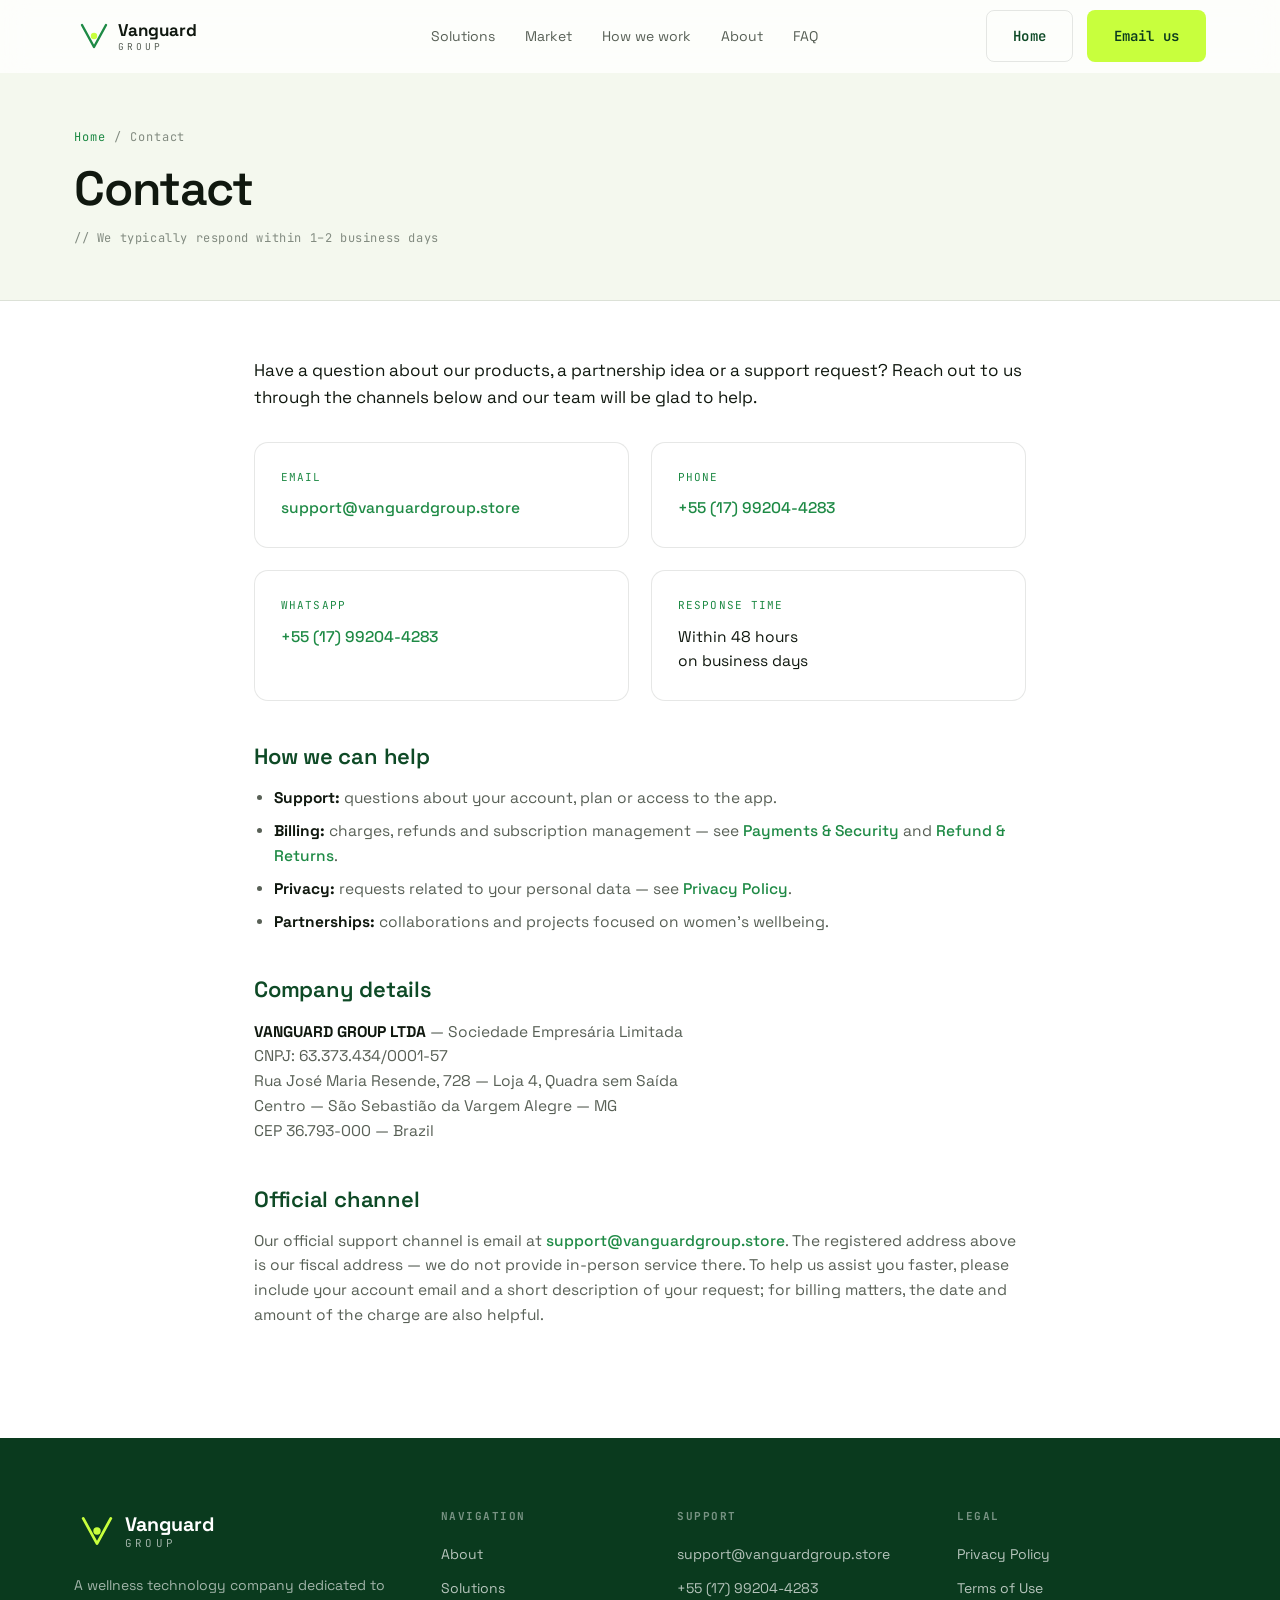
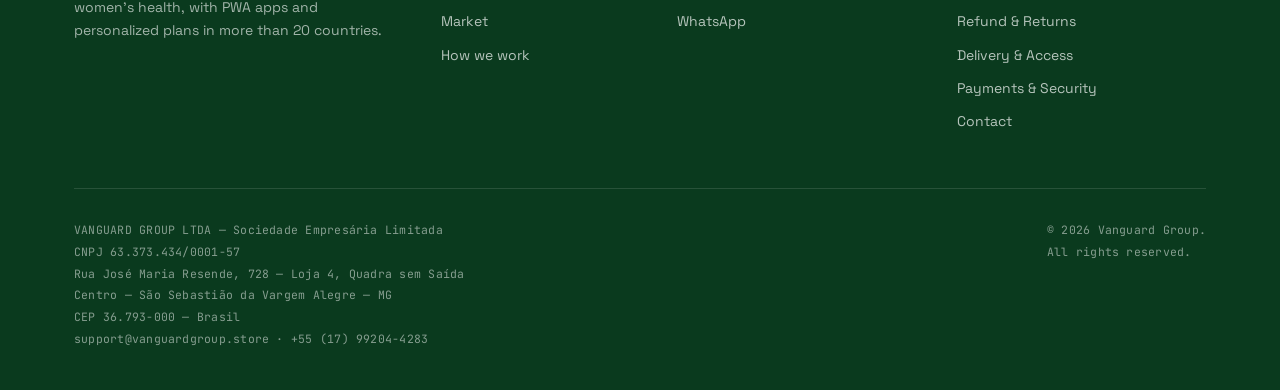
==== contact/index.html @ 605ec228 "Add Vanguard Group institutional site Static institutional website (English) with home and 6 legal p" ====
<!DOCTYPE html>
<html lang="en">
<head>
<meta charset="UTF-8">
<meta name="viewport" content="width=device-width, initial-scale=1.0">
<title>Contact — Vanguard Group</title>
<meta name="description" content="Get in touch with Vanguard Group. Support, commercial and general inquiries.">
<link rel="preconnect" href="https://fonts.googleapis.com">
<link rel="preconnect" href="https://fonts.gstatic.com" crossorigin>
<link href="https://fonts.googleapis.com/css2?family=Space+Grotesk:wght@400;500;600;700&family=JetBrains+Mono:wght@400;500;600&display=swap" rel="stylesheet">
<link rel="stylesheet" href="../styles.css">
</head>
<body id="top">

<header id="header" class="scrolled">
  <div class="wrap nav">
    <a href="../index.html" class="brand" aria-label="Vanguard Group — home">
      <svg class="logo" viewBox="0 0 188 40" role="img" aria-label="Vanguard Group">
        <g fill="none" stroke="#1E8A45" stroke-width="2.4" stroke-linecap="round" stroke-linejoin="round"><path d="M8 9 L20 31 L32 9"/><circle cx="20" cy="20" r="3.2" fill="#C8FF3D" stroke="none"/></g>
        <text x="44" y="20" font-family="Space Grotesk, sans-serif" font-size="17" font-weight="700" fill="#10180F">Vanguard</text>
        <text x="44" y="34" font-family="JetBrains Mono, monospace" font-size="9.5" letter-spacing="3" fill="#586056">GROUP</text>
      </svg>
    </a>
    <nav class="nav-links" id="navLinks" aria-label="Primary">
      <a href="../index.html#solutions">Solutions</a>
      <a href="../index.html#market">Market</a>
      <a href="../index.html#how">How we work</a>
      <a href="../index.html#about">About</a>
      <a href="../index.html#faq">FAQ</a>
    </nav>
    <div class="nav-cta">
      <a href="../index.html" class="btn btn-ghost">Home</a>
      <a href="mailto:support@vanguardgroup.store" class="btn btn-lime">Email us</a>
      <button class="burger" id="burger" aria-label="Open menu" aria-expanded="false"><span></span><span></span><span></span></button>
    </div>
  </div>
</header>

<section class="page-hero">
  <div class="wrap">
    <p class="crumb"><a href="../index.html">Home</a> / Contact</p>
    <h1>Contact</h1>
    <span class="updated">// We typically respond within 1–2 business days</span>
  </div>
</section>

<section class="legal">
  <div class="wrap legal-wrap">
    <p class="lead">Have a question about our products, a partnership idea or a support request? Reach out to us through the channels below and our team will be glad to help.</p>

    <div class="contact-grid">
      <div class="contact-card">
        <span class="ck">Email</span>
        <p><a href="mailto:support@vanguardgroup.store">support@vanguardgroup.store</a></p>
      </div>
      <div class="contact-card">
        <span class="ck">Phone</span>
        <p><a href="tel:+5517992044283">+55 (17) 99204-4283</a></p>
      </div>
      <div class="contact-card">
        <span class="ck">WhatsApp</span>
        <p><a href="https://wa.me/5517992044283" target="_blank" rel="noopener">+55 (17) 99204-4283</a></p>
      </div>
      <div class="contact-card">
        <span class="ck">Response time</span>
        <p>Within 48 hours<br>on business days</p>
      </div>
    </div>

    <h2>How we can help</h2>
    <ul>
      <li><strong>Support:</strong> questions about your account, plan or access to the app.</li>
      <li><strong>Billing:</strong> charges, refunds and subscription management — see <a href="../payments-and-security/">Payments &amp; Security</a> and <a href="../refund-and-returns/">Refund &amp; Returns</a>.</li>
      <li><strong>Privacy:</strong> requests related to your personal data — see <a href="../privacy-policy/">Privacy Policy</a>.</li>
      <li><strong>Partnerships:</strong> collaborations and projects focused on women's wellbeing.</li>
    </ul>

    <h2>Company details</h2>
    <p>
      <strong>VANGUARD GROUP LTDA</strong> — Sociedade Empresária Limitada<br>
      CNPJ: 63.373.434/0001-57<br>
      Rua José Maria Resende, 728 — Loja 4, Quadra sem Saída<br>
      Centro — São Sebastião da Vargem Alegre — MG<br>
      CEP 36.793-000 — Brazil
    </p>

    <h2>Official channel</h2>
    <p>Our official support channel is email at <a href="mailto:support@vanguardgroup.store">support@vanguardgroup.store</a>. The registered address above is our fiscal address — we do not provide in-person service there. To help us assist you faster, please include your account email and a short description of your request; for billing matters, the date and amount of the charge are also helpful.</p>
  </div>
</section>

<footer>
  <div class="wrap">
    <div class="foot-grid">
      <div class="foot-brand">
        <a href="../index.html" class="brand" aria-label="Vanguard Group">
          <svg class="logo" viewBox="0 0 188 40" role="img" aria-label="Vanguard Group">
            <g fill="none" stroke="#C8FF3D" stroke-width="2.4" stroke-linecap="round" stroke-linejoin="round"><path d="M8 9 L20 31 L32 9"/><circle cx="20" cy="20" r="3.2" fill="#C8FF3D" stroke="none"/></g>
            <text x="44" y="20" font-family="Space Grotesk, sans-serif" font-size="17" font-weight="700" fill="#ffffff">Vanguard</text>
            <text x="44" y="34" font-family="JetBrains Mono, monospace" font-size="9.5" letter-spacing="3" fill="rgba(255,255,255,.6)">GROUP</text>
          </svg>
        </a>
        <p>A wellness technology company dedicated to women's health, with PWA apps and personalized plans in more than 20 countries.</p>
      </div>
      <div class="foot-col">
        <h5>Navigation</h5>
        <a href="../index.html#about">About</a>
        <a href="../index.html#solutions">Solutions</a>
        <a href="../index.html#market">Market</a>
        <a href="../index.html#how">How we work</a>
      </div>
      <div class="foot-col">
        <h5>Support</h5>
        <a href="mailto:support@vanguardgroup.store">support@vanguardgroup.store</a>
        <a href="tel:+5517992044283">+55 (17) 99204-4283</a>
        <a href="https://wa.me/5517992044283" target="_blank" rel="noopener">WhatsApp</a>
      </div>
      <div class="foot-col">
        <h5>Legal</h5>
        <a href="../privacy-policy/">Privacy Policy</a>
        <a href="../terms-of-use/">Terms of Use</a>
        <a href="../refund-and-returns/">Refund &amp; Returns</a>
        <a href="../delivery-and-access/">Delivery &amp; Access</a>
        <a href="../payments-and-security/">Payments &amp; Security</a>
        <a href="../contact/">Contact</a>
      </div>
    </div>
    <div class="corp">
      <p class="mono">VANGUARD GROUP LTDA — Sociedade Empresária Limitada<br>CNPJ 63.373.434/0001-57<br>Rua José Maria Resende, 728 — Loja 4, Quadra sem Saída<br>Centro — São Sebastião da Vargem Alegre — MG<br>CEP 36.793-000 — Brasil<br>support@vanguardgroup.store · <a href="tel:+5517992044283" style="color:inherit">+55 (17) 99204-4283</a></p>
      <p class="mono">© <span id="year">2025</span> Vanguard Group.<br>All rights reserved.</p>
    </div>
  </div>
</footer>

<script src="../script.js"></script>
</body>
</html>
---- styles.css ----
:root{
  --bg:#FFFFFF;
  --bg-soft:#F4F8EE;
  --ink:#10180F;
  --muted:#586056;
  --muted-2:#828b80;
  --line:rgba(16,24,15,.10);
  --line-2:rgba(16,24,15,.06);
  --green:#1E8A45;
  --green-deep:#0E4A26;
  --green-darker:#0A3A1E;
  --lime:#C8FF3D;
  --lime-soft:#EAFBC0;
  --maxw:1180px;
}
*{margin:0;padding:0;box-sizing:border-box}
html{scroll-behavior:smooth}
body{
  background:var(--bg);color:var(--ink);
  font-family:'Space Grotesk',sans-serif;font-weight:400;line-height:1.6;
  -webkit-font-smoothing:antialiased;overflow-x:hidden;
}
a{color:inherit;text-decoration:none}
img,svg{display:block;max-width:100%}
.wrap{width:100%;max-width:var(--maxw);margin:0 auto;padding:0 24px}
.eyebrow{
  font-family:'JetBrains Mono',monospace;font-size:12px;font-weight:600;
  letter-spacing:.16em;text-transform:uppercase;color:var(--green);
  display:inline-flex;align-items:center;gap:10px;
}
.eyebrow::before{content:"";width:24px;height:1px;background:var(--green);opacity:.55}
.btn{
  display:inline-flex;align-items:center;justify-content:center;gap:8px;
  font-family:'JetBrains Mono',monospace;font-size:14px;font-weight:600;letter-spacing:.01em;
  padding:14px 26px;border-radius:8px;cursor:pointer;border:1px solid transparent;
  transition:transform .25s ease, background .25s ease, color .25s ease, border-color .25s ease;
}
.btn-primary{background:var(--green-deep);color:#fff}
.btn-primary:hover{transform:translateY(-2px);background:var(--green)}
.btn-lime{background:var(--lime);color:var(--green-darker)}
.btn-lime:hover{transform:translateY(-2px);background:#d6ff5e}
.btn-ghost{background:transparent;color:var(--green-deep);border-color:var(--line)}
.btn-ghost:hover{border-color:var(--green);color:var(--green);transform:translateY(-2px)}
:focus-visible{outline:2px solid var(--green);outline-offset:3px;border-radius:4px}

/* HEADER */
header{
  position:fixed;top:0;left:0;width:100%;z-index:100;
  background:rgba(255,255,255,.78);backdrop-filter:blur(14px);
  border-bottom:1px solid transparent;transition:border-color .3s, background .3s;
}
header.scrolled{border-bottom:1px solid var(--line);background:rgba(255,255,255,.94)}
.nav{display:flex;align-items:center;justify-content:space-between;height:72px}
.brand{display:flex;align-items:center;gap:11px}
.brand .logo{height:40px;width:auto;display:block}
.nav-links{display:flex;align-items:center;gap:30px}
.nav-links a{font-size:14px;color:var(--muted);transition:color .2s}
.nav-links a:hover{color:var(--ink)}
.nav-cta{display:flex;align-items:center;gap:14px}
.burger{display:none;flex-direction:column;gap:5px;background:none;border:0;cursor:pointer;padding:8px}
.burger span{width:22px;height:2px;background:var(--ink);transition:.3s}

/* HERO */
.hero{position:relative;padding:160px 0 90px;overflow:hidden}
.hero-grid{display:grid;grid-template-columns:1.05fr .95fr;gap:60px;align-items:center}
.hero h1{font-size:clamp(36px,5vw,62px);font-weight:600;line-height:1.06;letter-spacing:-.025em;margin:26px 0 22px}
.hero h1 .accent{color:var(--green)}
.hero p.lead{font-size:clamp(16px,2vw,19px);color:var(--muted);max-width:500px;margin-bottom:34px}
.hero-actions{display:flex;gap:14px;flex-wrap:wrap}
.hero-note{margin-top:22px;font-family:'JetBrains Mono',monospace;font-size:12px;color:var(--muted-2)}
.glow{position:absolute;width:560px;height:560px;border-radius:50%;
  background:radial-gradient(circle,rgba(200,255,61,.28),transparent 62%);
  top:-160px;right:-120px;pointer-events:none;filter:blur(10px);z-index:-1}

/* globe (hero) */
.globe-wrap{position:relative;width:100%;max-width:470px;margin:0 auto}
.globe-stage{position:relative;width:100%;aspect-ratio:1/1}
.globe-stage::before{content:"";position:absolute;inset:4%;border-radius:50%;
  background:radial-gradient(circle at 36% 30%, rgba(200,255,61,.22), rgba(30,138,69,.06) 46%, transparent 72%);
  pointer-events:none}
canvas#globe{position:relative;width:100%;height:100%;display:block}
.globe-caption{display:flex;justify-content:center;gap:24px;margin-top:14px;flex-wrap:wrap}
.globe-caption span{font-family:'JetBrains Mono',monospace;font-size:11px;letter-spacing:.1em;text-transform:uppercase;color:var(--muted);display:inline-flex;align-items:center;gap:8px}
.globe-caption span::before{content:"";width:7px;height:7px;border-radius:50%;background:var(--green)}
.globe-caption span.lime::before{background:var(--lime);box-shadow:0 0 0 4px rgba(200,255,61,.18)}

/* STATS */
.stats{background:var(--bg-soft);border-top:1px solid var(--line-2);border-bottom:1px solid var(--line-2)}
.stats-grid{display:grid;grid-template-columns:repeat(3,1fr);text-align:center}
.stat{padding:46px 20px;border-right:1px solid var(--line-2)}
.stat:last-child{border-right:0}
.stat b{display:block;font-size:clamp(28px,3.4vw,40px);font-weight:600;letter-spacing:-.02em;color:var(--green-deep)}
.stat span{font-family:'JetBrains Mono',monospace;font-size:12px;letter-spacing:.1em;text-transform:uppercase;color:var(--muted)}

/* SECTION SHELL */
section.block{padding:100px 0}
.sec-head{max-width:720px;margin-bottom:54px}
.sec-head h2{font-size:clamp(28px,3.8vw,46px);font-weight:600;letter-spacing:-.025em;line-height:1.1;margin:18px 0 14px}
.sec-head p{color:var(--muted);font-size:17px}

/* solutions */
.services{display:grid;grid-template-columns:repeat(3,1fr);gap:1px;background:var(--line-2);border:1px solid var(--line);border-radius:16px;overflow:hidden}
.svc{background:#fff;padding:36px 30px;transition:background .3s;position:relative}
.svc:hover{background:var(--bg-soft)}
.svc .num{font-family:'JetBrains Mono',monospace;font-size:11px;color:var(--green);letter-spacing:.1em}
.svc .icon{width:46px;height:46px;border:1px solid var(--line);border-radius:11px;display:grid;place-items:center;margin:18px 0 20px;background:var(--lime-soft)}
.svc .icon svg{width:22px;height:22px;stroke:var(--green-deep);fill:none;stroke-width:1.7}
.svc h3{font-size:19px;font-weight:600;margin-bottom:10px;letter-spacing:-.01em}
.svc p{color:var(--muted);font-size:14.5px}

/* market */
.market{background:var(--bg-soft)}
.market-grid{display:grid;grid-template-columns:repeat(3,1fr);gap:22px}
.mcard{background:#fff;border:1px solid var(--line);border-radius:16px;padding:34px 30px}
.mcard .tag{font-family:'JetBrains Mono',monospace;font-size:11px;color:var(--green);letter-spacing:.12em;text-transform:uppercase}
.mcard h3{font-size:20px;font-weight:600;margin:14px 0 10px;letter-spacing:-.01em}
.mcard p{color:var(--muted);font-size:15px}

/* model / steps */
.steps{display:grid;grid-template-columns:repeat(4,1fr);gap:1px;background:var(--line-2);border:1px solid var(--line);border-radius:16px;overflow:hidden}
.step{background:#fff;padding:34px 28px}
.step .sn{font-family:'JetBrains Mono',monospace;font-size:13px;font-weight:600;color:var(--green);
  display:inline-grid;place-items:center;width:38px;height:38px;border:1px solid var(--line);border-radius:10px;background:var(--lime-soft);margin-bottom:20px}
.step h3{font-size:17px;font-weight:600;margin-bottom:9px;letter-spacing:-.01em}
.step p{color:var(--muted);font-size:14px}

/* about */
.about-grid{display:grid;grid-template-columns:1fr 1fr;gap:64px;align-items:center}
.about-text h2{font-size:clamp(28px,3.8vw,44px);font-weight:600;letter-spacing:-.025em;line-height:1.12;margin:18px 0 22px}
.about-text p{color:var(--muted);font-size:16px;margin-bottom:16px}
.about-text p strong{color:var(--ink);font-weight:600}
.why-list{list-style:none;margin-top:30px;display:grid;gap:1px;background:var(--line-2);border:1px solid var(--line);border-radius:14px;overflow:hidden}
.why-list li{background:#fff;padding:20px 22px;display:flex;gap:16px;align-items:flex-start}
.why-list .k{font-family:'JetBrains Mono',monospace;font-size:11px;color:var(--green);padding-top:3px;white-space:nowrap}
.why-list b{display:block;font-size:15px;font-weight:600;margin-bottom:3px}
.why-list span.d{color:var(--muted);font-size:14px}

/* values */
.values{background:var(--bg-soft)}
.val-grid{display:grid;grid-template-columns:repeat(4,1fr);gap:22px}
.val{padding:30px 26px;border:1px solid var(--line);border-radius:14px;background:#fff;transition:border-color .3s, transform .3s}
.val:hover{border-color:rgba(30,138,69,.4);transform:translateY(-4px)}
.val .vk{font-family:'JetBrains Mono',monospace;font-size:11px;color:var(--green);letter-spacing:.1em;display:block;margin-bottom:16px}
.val h4{font-size:18px;font-weight:600;margin-bottom:9px}
.val p{color:var(--muted);font-size:14px}

/* faq */
.faq-grid{display:grid;grid-template-columns:.7fr 1.3fr;gap:60px;align-items:start}
.faq-item{border-bottom:1px solid var(--line)}
.faq-q{width:100%;background:none;border:0;color:var(--ink);cursor:pointer;text-align:left;
  display:flex;justify-content:space-between;align-items:center;gap:20px;
  padding:24px 0;font-family:'Space Grotesk',sans-serif;font-size:17px;font-weight:500}
.faq-q .plus{width:22px;height:22px;flex-shrink:0;position:relative;transition:transform .3s}
.faq-q .plus::before,.faq-q .plus::after{content:"";position:absolute;background:var(--green);transition:.3s}
.faq-q .plus::before{top:50%;left:0;width:100%;height:1.5px;transform:translateY(-50%)}
.faq-q .plus::after{left:50%;top:0;height:100%;width:1.5px;transform:translateX(-50%)}
.faq-item.open .plus{transform:rotate(135deg)}
.faq-a{max-height:0;overflow:hidden;transition:max-height .35s ease}
.faq-a p{color:var(--muted);font-size:15px;padding:0 0 24px}

/* final cta */
.final{padding:110px 0}
.final-box{position:relative;border-radius:22px;padding:70px 50px;text-align:center;overflow:hidden;
  background:linear-gradient(150deg,var(--green-deep),var(--green-darker));color:#fff}
.final-box .eyebrow{color:var(--lime)}
.final-box .eyebrow::before{background:var(--lime)}
.final-box h2{font-size:clamp(30px,4.4vw,50px);font-weight:600;letter-spacing:-.025em;line-height:1.08;margin:18px auto 18px;max-width:760px;color:#fff}
.final-box p{color:rgba(255,255,255,.82);font-size:17px;max-width:560px;margin:0 auto 34px}
.final-glow{position:absolute;width:420px;height:420px;border-radius:50%;background:radial-gradient(circle,rgba(200,255,61,.22),transparent 65%);top:-160px;left:50%;transform:translateX(-50%);pointer-events:none}

/* footer */
footer{background:var(--green-darker);color:rgba(255,255,255,.7);padding:70px 0 40px}
.foot-grid{display:grid;grid-template-columns:1.5fr .9fr 1.1fr 1.15fr;gap:42px;margin-bottom:44px}
.foot-brand .brand{margin-bottom:20px}
.foot-brand .brand .logo{height:46px}
.foot-brand p{color:rgba(255,255,255,.62);font-size:14px;max-width:320px}
.foot-col h5{font-family:'JetBrains Mono',monospace;font-size:11px;letter-spacing:.14em;text-transform:uppercase;color:rgba(255,255,255,.45);margin-bottom:18px}
.foot-col a,.foot-col p{display:block;color:rgba(255,255,255,.7);font-size:14px;margin-bottom:11px;transition:color .2s}
.foot-col a:hover{color:var(--lime)}
.pay-strip{border-top:1px solid rgba(255,255,255,.12);padding-top:28px;margin-bottom:8px;display:flex;flex-wrap:wrap;gap:20px;align-items:center;justify-content:space-between}
.pay-cards{display:flex;gap:10px;flex-wrap:wrap;align-items:center}
.card-logo{background:#fff;border-radius:6px;padding:6px 10px;height:36px;display:inline-flex;align-items:center;justify-content:center;box-shadow:0 1px 2px rgba(0,0,0,.18)}
.card-logo svg{height:22px;width:auto;display:block}
.pay-note{font-family:'JetBrains Mono',monospace;font-size:11px;color:rgba(255,255,255,.55);line-height:1.7;max-width:520px}
.corp{border-top:1px solid rgba(255,255,255,.12);padding-top:30px;display:flex;justify-content:space-between;gap:24px;flex-wrap:wrap}
.corp .mono{font-family:'JetBrains Mono',monospace;font-size:11.5px;color:rgba(255,255,255,.5);line-height:1.9;letter-spacing:.02em}
.disclaimer{margin-top:26px;padding-top:24px;border-top:1px solid rgba(255,255,255,.12);font-size:11.5px;color:rgba(255,255,255,.5);line-height:1.8;max-width:880px}
.disclaimer strong{color:rgba(255,255,255,.75)}

/* reveal */
.reveal{opacity:0;transform:translateY(26px);transition:opacity .7s cubic-bezier(.16,1,.3,1),transform .7s cubic-bezier(.16,1,.3,1)}
.reveal.in{opacity:1;transform:none}

/* LEGAL / CONTENT PAGES */
.page-hero{padding:128px 0 52px;background:var(--bg-soft);border-bottom:1px solid var(--line)}
.page-hero .crumb{font-family:'JetBrains Mono',monospace;font-size:12px;letter-spacing:.08em;color:var(--muted-2);margin-bottom:16px}
.page-hero .crumb a{color:var(--green)}
.page-hero h1{font-size:clamp(30px,4.4vw,48px);font-weight:600;letter-spacing:-.025em;line-height:1.08}
.page-hero .updated{display:block;margin-top:14px;font-family:'JetBrains Mono',monospace;font-size:12px;color:var(--muted-2);letter-spacing:.05em}
.legal{padding:56px 0 96px}
.legal-wrap{max-width:820px}
.legal h2{font-size:22px;font-weight:600;letter-spacing:-.01em;margin:38px 0 12px;color:var(--green-deep)}
.legal h2:first-child{margin-top:0}
.legal h3{font-size:16px;font-weight:600;margin:24px 0 8px;color:var(--ink)}
.legal p{color:var(--muted);font-size:15.5px;margin-bottom:14px}
.legal ul{margin:0 0 16px 20px;color:var(--muted);font-size:15.5px}
.legal li{margin-bottom:8px}
.legal a{color:var(--green);font-weight:500}
.legal strong{color:var(--ink)}
.legal .lead{font-size:17px;color:var(--ink);margin-bottom:28px}
.contact-grid{display:grid;grid-template-columns:repeat(2,1fr);gap:22px;margin:30px 0 8px}
.contact-card{border:1px solid var(--line);border-radius:14px;padding:26px 26px;background:#fff}
.contact-card .ck{font-family:'JetBrains Mono',monospace;font-size:11px;color:var(--green);letter-spacing:.1em;text-transform:uppercase;display:block;margin-bottom:10px}
.contact-card p{margin:0;color:var(--ink);font-size:15.5px}
.contact-card a{color:var(--green)}

/* responsive */
@media(max-width:920px){
  .hero-grid,.about-grid,.faq-grid{grid-template-columns:1fr;gap:48px}
  .hero{padding-top:130px}
  .globe-wrap{order:-1}
  .services,.market-grid,.val-grid,.steps{grid-template-columns:repeat(2,1fr)}
  .foot-grid{grid-template-columns:1fr 1fr}
}
@media(max-width:640px){
  .nav-links{position:fixed;top:72px;left:0;width:100%;flex-direction:column;gap:0;
    background:rgba(255,255,255,.98);backdrop-filter:blur(14px);border-bottom:1px solid var(--line);
    max-height:0;overflow:hidden;transition:max-height .35s ease}
  .nav-links.open{max-height:360px}
  .nav-links a{padding:18px 24px;width:100%;border-bottom:1px solid var(--line)}
  .nav .nav-cta .btn-ghost{display:none}
  .burger{display:flex}
  .brand .logo{height:34px}
  .stats-grid{grid-template-columns:1fr}
  .stat{border-right:0;border-bottom:1px solid var(--line-2);padding:34px 20px}
  .stat:last-child{border-bottom:0}
  .services,.market-grid,.val-grid,.steps{grid-template-columns:1fr}
  .foot-grid{grid-template-columns:1fr}
  section.block{padding:72px 0}
  .final-box{padding:48px 26px}
  .contact-grid{grid-template-columns:1fr}
}
@media(prefers-reduced-motion:reduce){
  *{scroll-behavior:auto!important}
  .reveal{opacity:1!important;transform:none!important;transition:none!important}
  .btn:hover,.val:hover{transform:none}
}
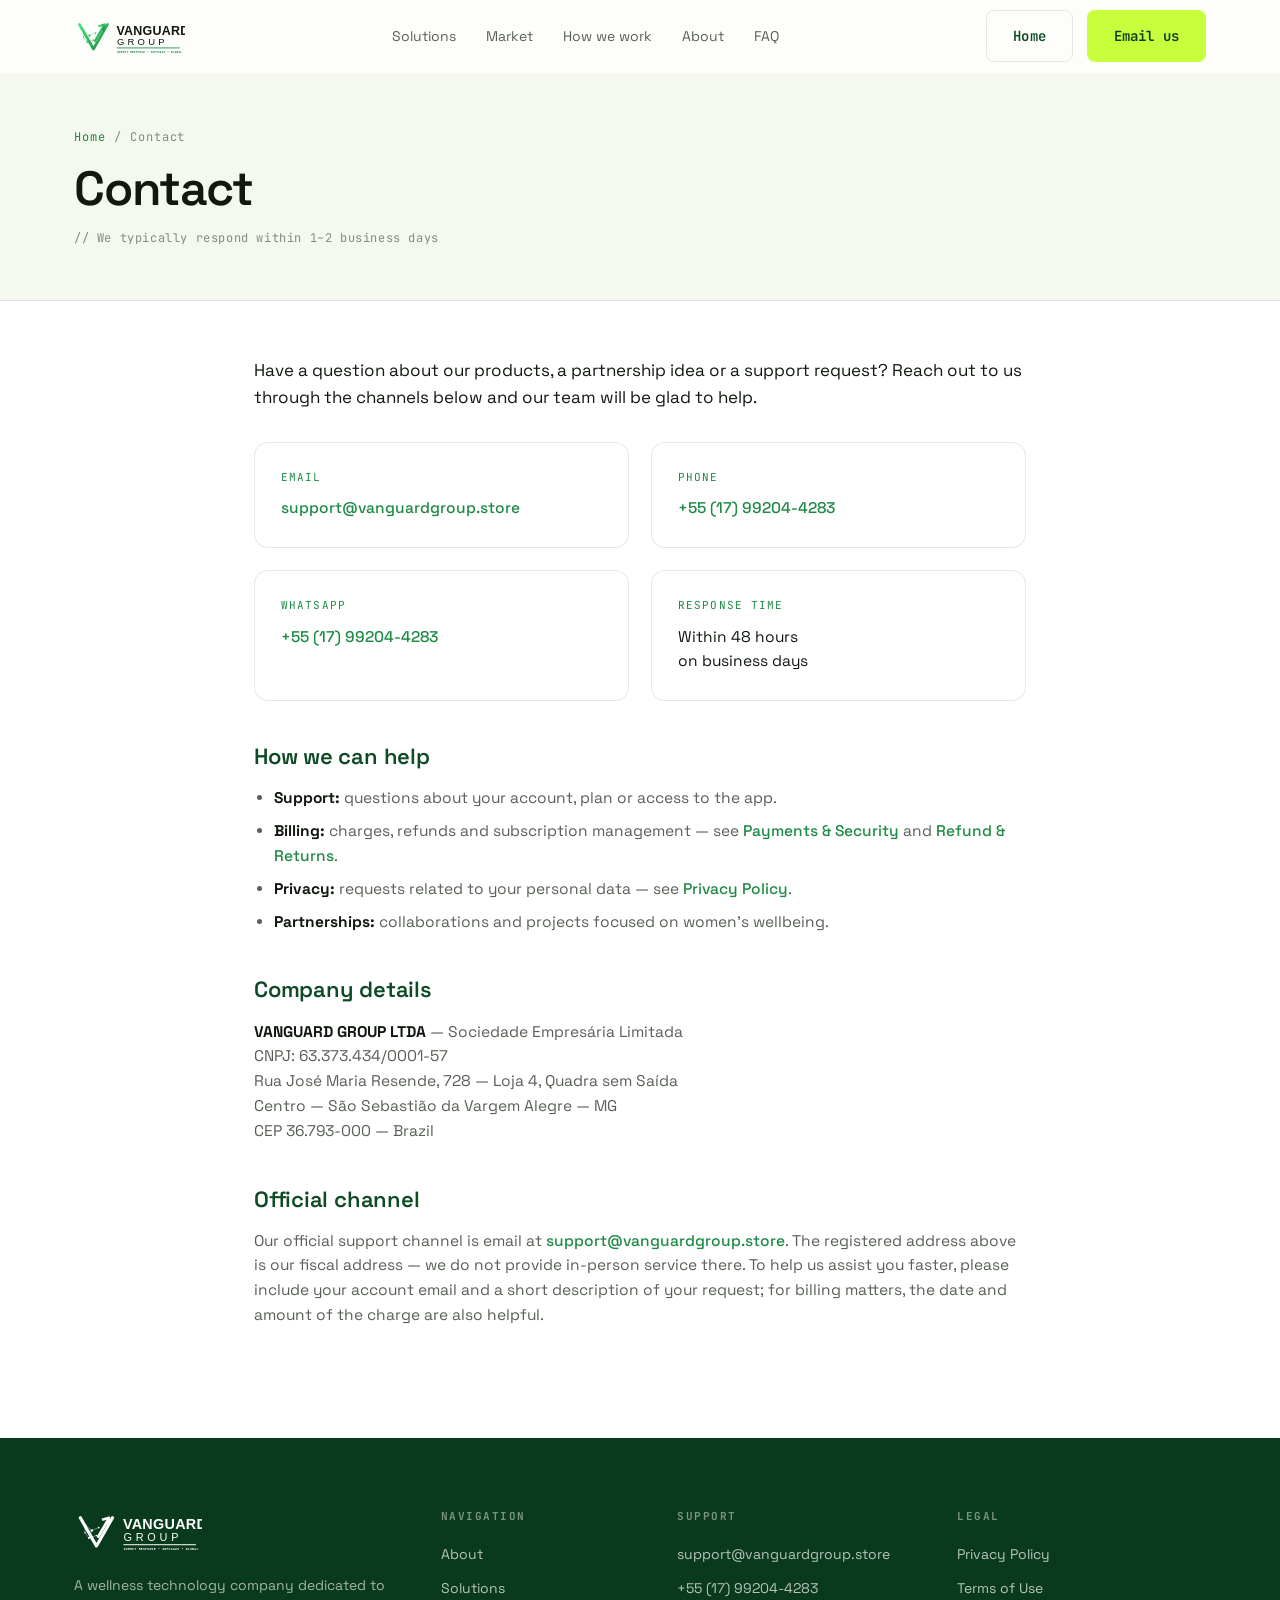
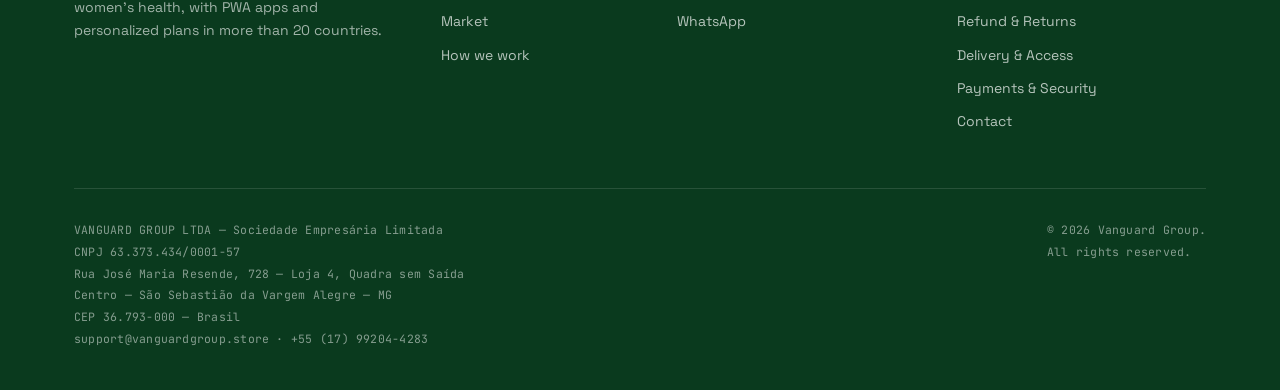
==== commit 6312d96c: "Add Vanguard Group logo (network V + arrow) as colored and white SVG Replace placeholder wordmark wi" ====
--- a/contact/index.html
+++ b/contact/index.html
@@ -15,11 +15,7 @@
 <header id="header" class="scrolled">
   <div class="wrap nav">
     <a href="../index.html" class="brand" aria-label="Vanguard Group — home">
-      <svg class="logo" viewBox="0 0 188 40" role="img" aria-label="Vanguard Group">
-        <g fill="none" stroke="#1E8A45" stroke-width="2.4" stroke-linecap="round" stroke-linejoin="round"><path d="M8 9 L20 31 L32 9"/><circle cx="20" cy="20" r="3.2" fill="#C8FF3D" stroke="none"/></g>
-        <text x="44" y="20" font-family="Space Grotesk, sans-serif" font-size="17" font-weight="700" fill="#10180F">Vanguard</text>
-        <text x="44" y="34" font-family="JetBrains Mono, monospace" font-size="9.5" letter-spacing="3" fill="#586056">GROUP</text>
-      </svg>
+      <img class="logo" src="../assets/logo.svg" alt="Vanguard Group" width="248" height="89">
     </a>
     <nav class="nav-links" id="navLinks" aria-label="Primary">
       <a href="../index.html#solutions">Solutions</a>
@@ -94,11 +90,7 @@
     <div class="foot-grid">
       <div class="foot-brand">
         <a href="../index.html" class="brand" aria-label="Vanguard Group">
-          <svg class="logo" viewBox="0 0 188 40" role="img" aria-label="Vanguard Group">
-            <g fill="none" stroke="#C8FF3D" stroke-width="2.4" stroke-linecap="round" stroke-linejoin="round"><path d="M8 9 L20 31 L32 9"/><circle cx="20" cy="20" r="3.2" fill="#C8FF3D" stroke="none"/></g>
-            <text x="44" y="20" font-family="Space Grotesk, sans-serif" font-size="17" font-weight="700" fill="#ffffff">Vanguard</text>
-            <text x="44" y="34" font-family="JetBrains Mono, monospace" font-size="9.5" letter-spacing="3" fill="rgba(255,255,255,.6)">GROUP</text>
-          </svg>
+          <img class="logo" src="../assets/logo-white.svg" alt="Vanguard Group" width="248" height="89">
         </a>
         <p>A wellness technology company dedicated to women's health, with PWA apps and personalized plans in more than 20 countries.</p>
       </div>
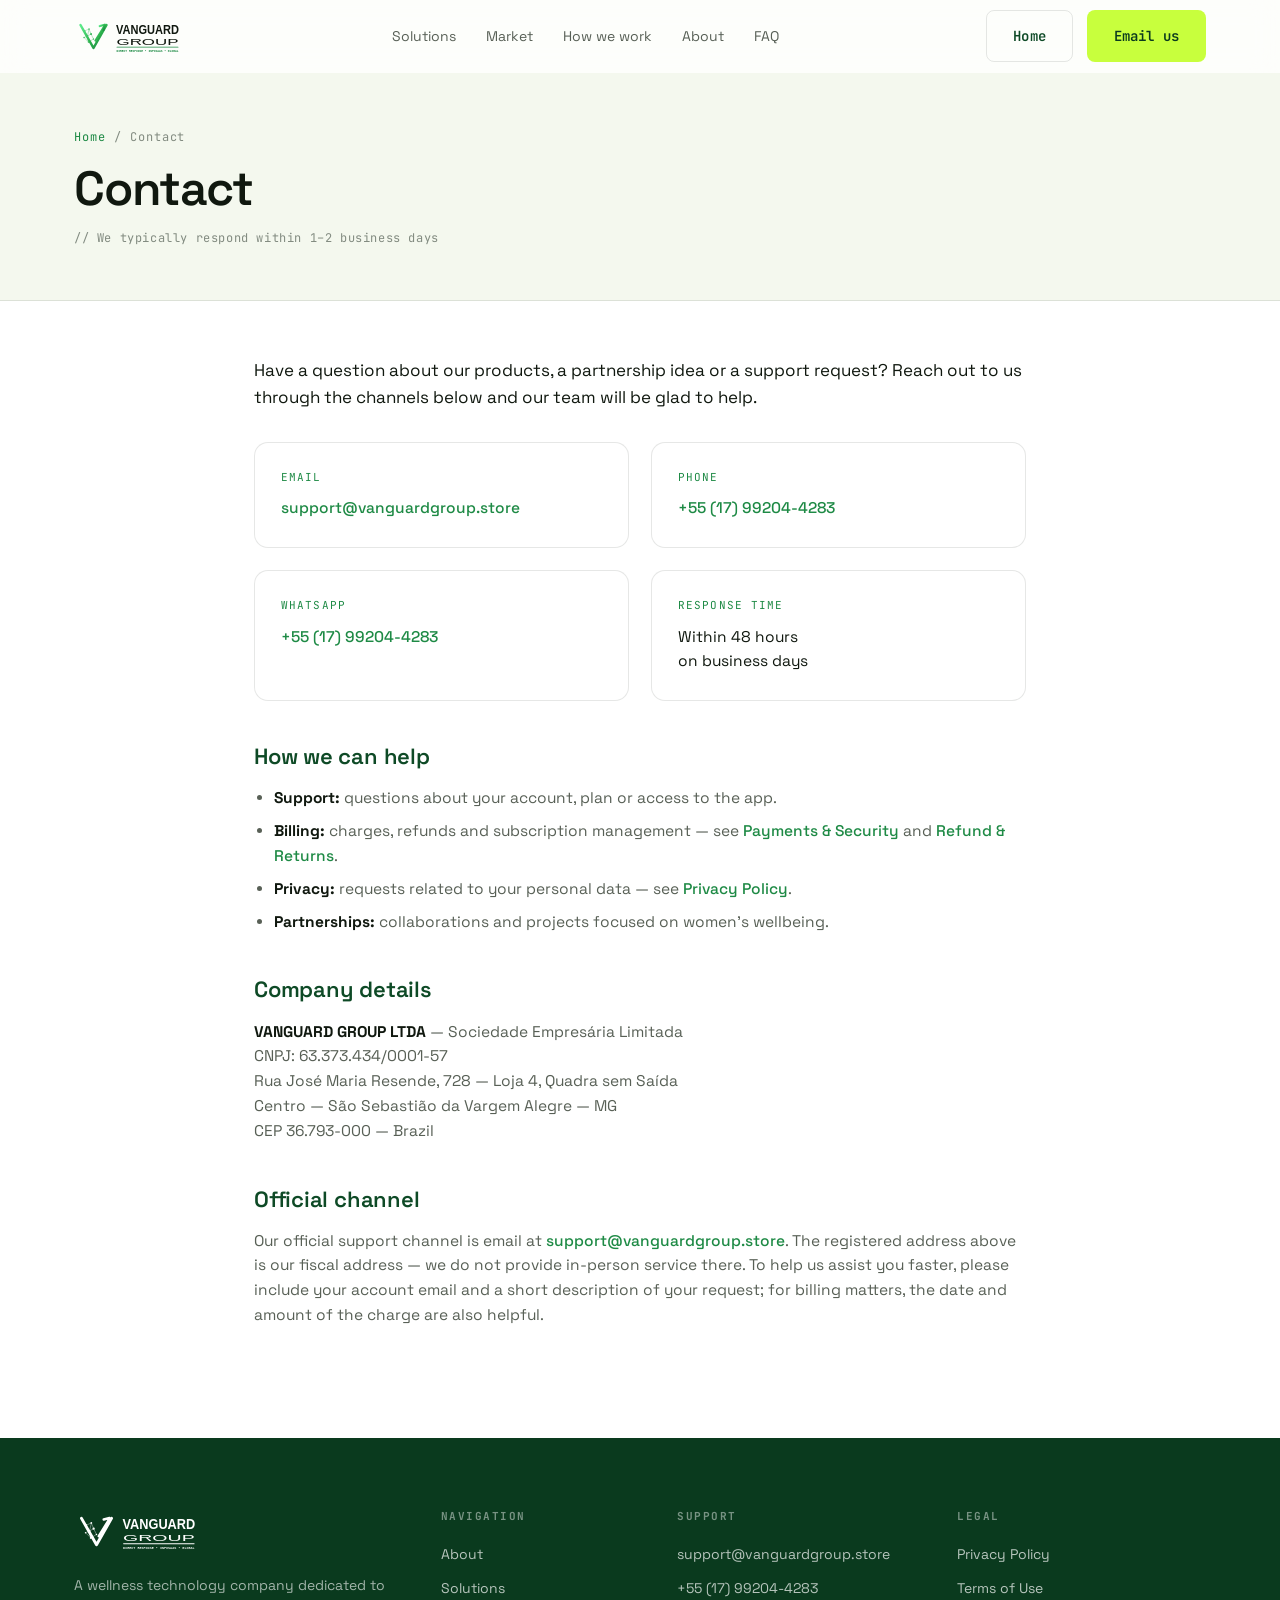
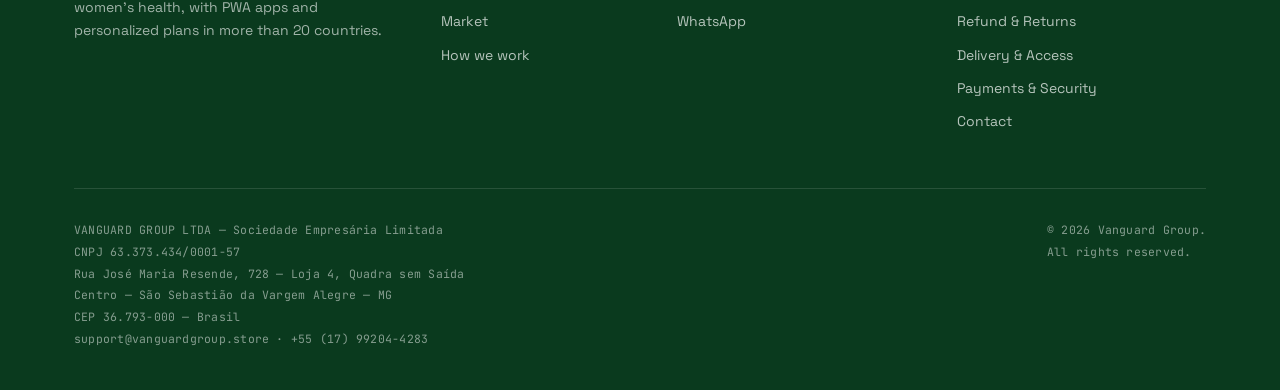
==== commit f8041aa7: "Refine Ecosystem network (premium look) and harden logo rendering Ecosystem: title no longer overlap" ====
--- a/contact/index.html
+++ b/contact/index.html
@@ -8,6 +8,7 @@
 <link rel="preconnect" href="https://fonts.googleapis.com">
 <link rel="preconnect" href="https://fonts.gstatic.com" crossorigin>
 <link href="https://fonts.googleapis.com/css2?family=Space+Grotesk:wght@400;500;600;700&family=JetBrains+Mono:wght@400;500;600&display=swap" rel="stylesheet">
+<link rel="icon" type="image/svg+xml" href="../assets/favicon.svg?v=3">
 <link rel="stylesheet" href="../styles.css">
 </head>
 <body id="top">
@@ -15,7 +16,7 @@
 <header id="header" class="scrolled">
   <div class="wrap nav">
     <a href="../index.html" class="brand" aria-label="Vanguard Group — home">
-      <img class="logo" src="../assets/logo.svg" alt="Vanguard Group" width="248" height="89">
+      <img class="logo" src="../assets/logo.svg?v=3" alt="Vanguard Group" width="220" height="80">
     </a>
     <nav class="nav-links" id="navLinks" aria-label="Primary">
       <a href="../index.html#solutions">Solutions</a>
@@ -90,7 +91,7 @@
     <div class="foot-grid">
       <div class="foot-brand">
         <a href="../index.html" class="brand" aria-label="Vanguard Group">
-          <img class="logo" src="../assets/logo-white.svg" alt="Vanguard Group" width="248" height="89">
+          <img class="logo" src="../assets/logo-white.svg?v=3" alt="Vanguard Group" width="220" height="80">
         </a>
         <p>A wellness technology company dedicated to women's health, with PWA apps and personalized plans in more than 20 countries.</p>
       </div>
--- a/styles.css
+++ b/styles.css
@@ -214,8 +214,41 @@
 .contact-card p{margin:0;color:var(--ink);font-size:15.5px}
 .contact-card a{color:var(--green)}
 
+/* premium: per-letter heading reveal (fade + slide-up + de-blur) */
+.fx-letters .ltr{display:inline-block;opacity:0;transform:translateY(.5em);filter:blur(8px);will-change:transform,filter,opacity}
+.fx-letters.fx-in .ltr{opacity:1;transform:none;filter:blur(0);
+  transition:opacity .55s cubic-bezier(.16,1,.3,1),transform .55s cubic-bezier(.16,1,.3,1),filter .55s cubic-bezier(.16,1,.3,1)}
+
+/* premium: interactive cards (spotlight, border glow, 3D tilt, magnetism, particles, ripple) */
+.fx-card{overflow:hidden;transform-style:preserve-3d;
+  transition:transform .3s cubic-bezier(.16,1,.3,1),border-color .3s ease}
+.fx-card:hover{transform:none}
+.fx-card > :not(.fx-spot):not(.fx-border):not(.fx-particle):not(.fx-ripple){position:relative;z-index:1}
+.fx-spot{position:absolute;inset:0;z-index:0;pointer-events:none;border-radius:inherit;opacity:0;transition:opacity .35s ease;
+  background:radial-gradient(var(--fx-r,260px) circle at var(--mx,50%) var(--my,50%), rgba(30,138,69,.13), transparent 70%)}
+.fx-card:hover .fx-spot{opacity:1}
+.fx-border{position:absolute;inset:0;z-index:0;pointer-events:none;border-radius:inherit;padding:1px;opacity:0;transition:opacity .35s ease;
+  background:radial-gradient(var(--fx-r,260px) circle at var(--mx,50%) var(--my,50%), rgba(30,138,69,.6), rgba(200,255,61,.3) 42%, transparent 66%);
+  -webkit-mask:linear-gradient(#fff 0 0) content-box,linear-gradient(#fff 0 0);-webkit-mask-composite:xor;
+  mask:linear-gradient(#fff 0 0) content-box,linear-gradient(#fff 0 0);mask-composite:exclude}
+.fx-card:hover .fx-border{opacity:1}
+.fx-particle{position:absolute;width:4px;height:4px;border-radius:50%;z-index:3;pointer-events:none;
+  background:rgba(200,255,61,.9);box-shadow:0 0 6px rgba(200,255,61,.55)}
+.fx-ripple{position:absolute;z-index:3;border-radius:50%;pointer-events:none;transform:translate(-50%,-50%);
+  background:rgba(30,138,69,.18)}
+
+/* network scroll effect */
+.netfx{position:relative;height:200vh;background:linear-gradient(180deg,#fff 0%,var(--bg-soft) 100%)}
+.netfx-sticky{position:sticky;top:0;height:100vh;overflow:hidden;display:flex;flex-direction:column}
+.netfx-head{flex:0 0 auto;max-width:760px;margin:0 auto;padding:13vh 24px 0;text-align:center;z-index:2;pointer-events:none}
+.netfx-head h2{font-size:clamp(28px,3.8vw,44px);font-weight:600;letter-spacing:-.025em;line-height:1.1;margin:16px 0 12px}
+.netfx-head p{color:var(--muted);font-size:16px;max-width:520px;margin:0 auto}
+.netfx-canvas-wrap{position:relative;flex:1 1 auto;min-height:0}
+canvas#netfx-canvas{position:absolute;inset:0;width:100%;height:100%;display:block}
+
 /* responsive */
 @media(max-width:920px){
+  .netfx{height:180vh}
   .hero-grid,.about-grid,.faq-grid{grid-template-columns:1fr;gap:48px}
   .hero{padding-top:130px}
   .globe-wrap{order:-1}
@@ -244,4 +277,9 @@
   *{scroll-behavior:auto!important}
   .reveal{opacity:1!important;transform:none!important;transition:none!important}
   .btn:hover,.val:hover{transform:none}
-}
+  .netfx{height:auto}
+  .netfx-sticky{position:static;height:auto;padding:80px 0 90px;display:block}
+  .netfx-head{padding:0 24px;margin-bottom:24px}
+  .netfx-canvas-wrap{flex:none;height:64vh}
+  .fx-letters .ltr{opacity:1!important;transform:none!important;filter:none!important;transition:none!important}
+}
